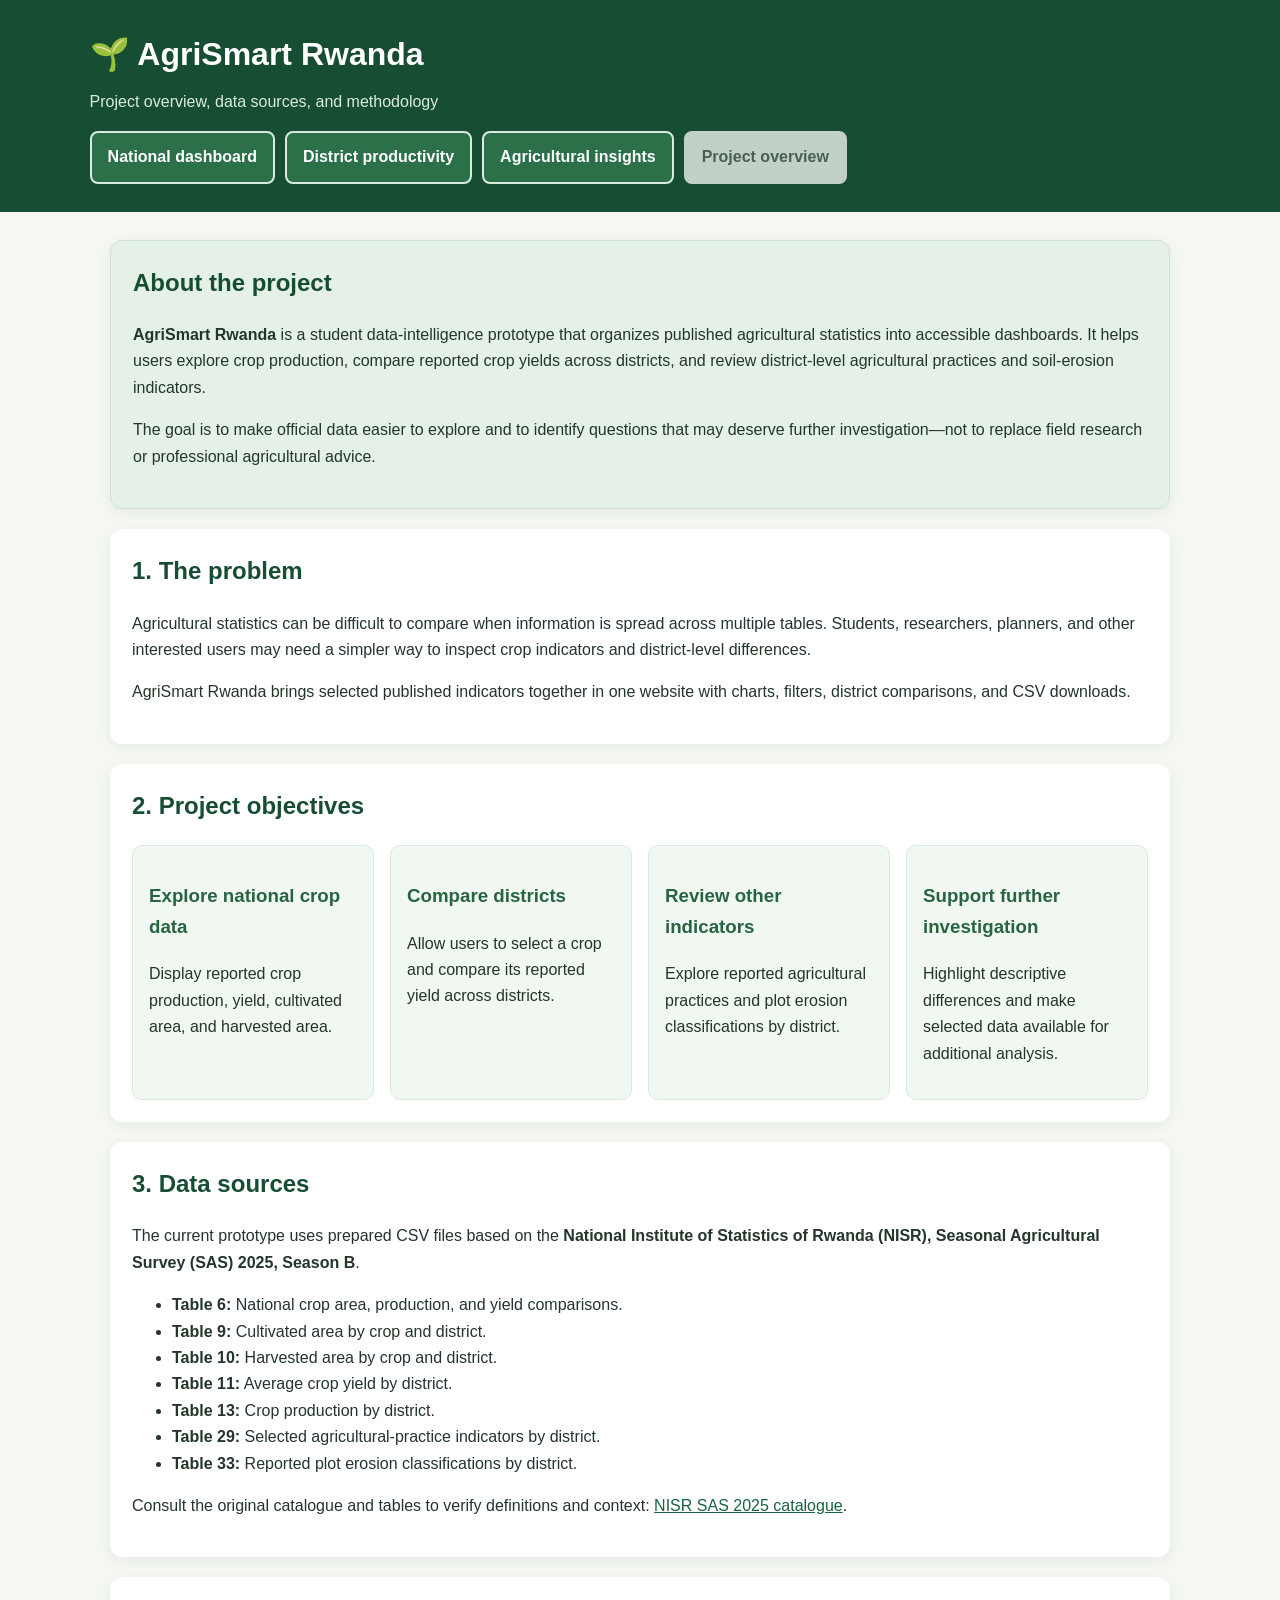
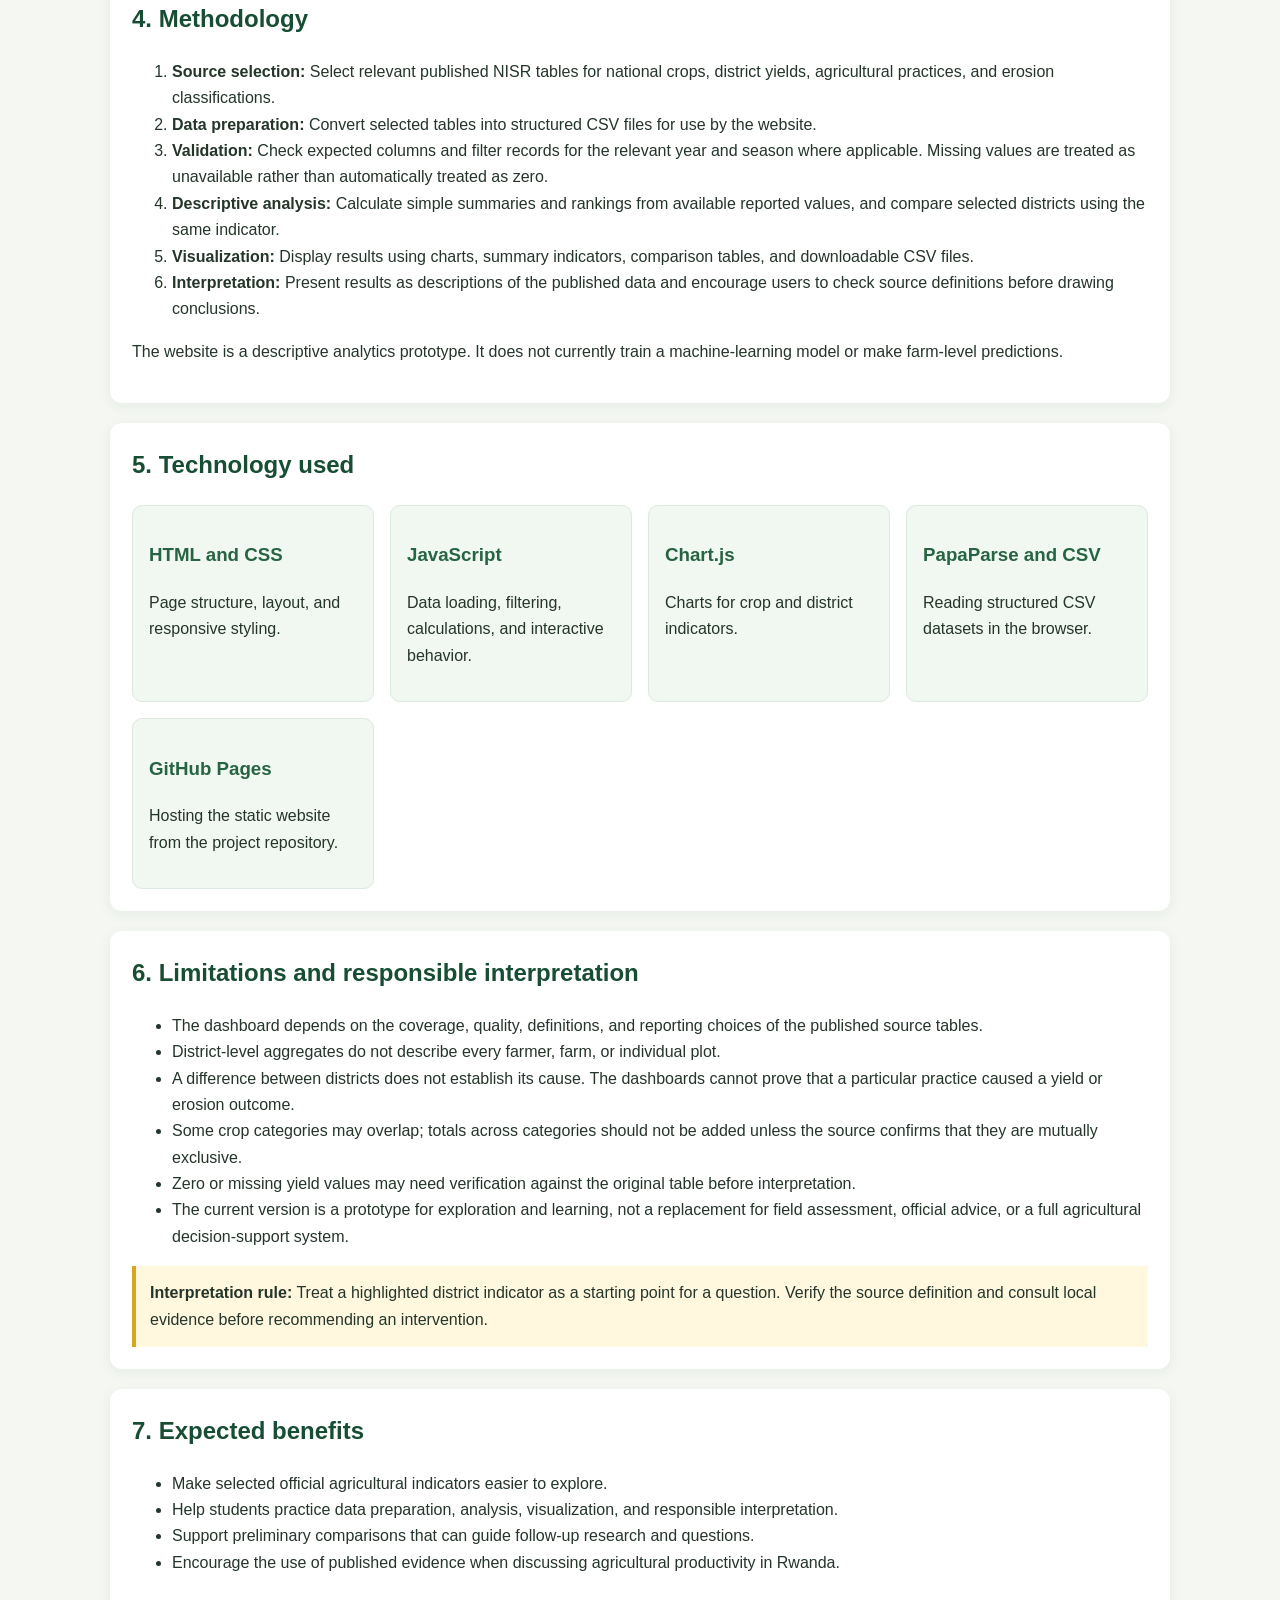
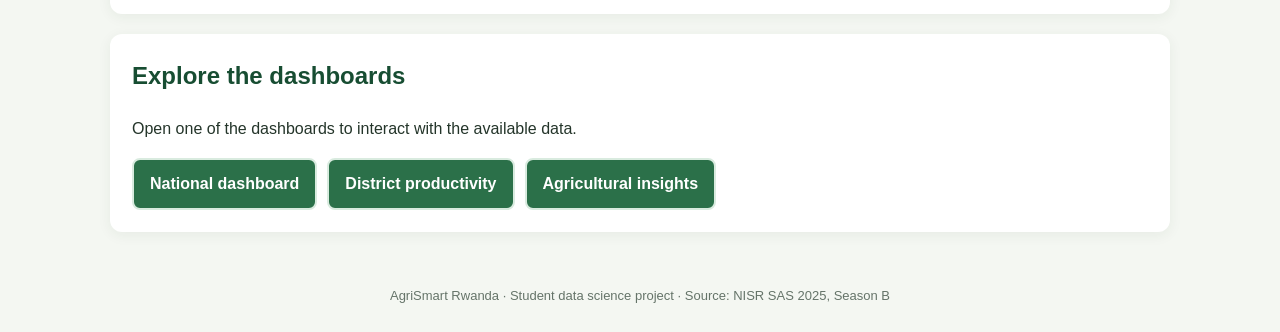
==== about.html @ 66c1cb4e "Add project overview and methodology page" ====
<!DOCTYPE html>
<html lang="en">
<head>
  <meta charset="UTF-8">
  <meta name="viewport" content="width=device-width, initial-scale=1.0">
  <meta name="description" content="Project overview, methodology, data sources, and limitations for AgriSmart Rwanda.">
  <title>Project Overview | AgriSmart Rwanda</title>
  <style>
    * { box-sizing: border-box; }
    body { margin: 0; font-family: Arial, sans-serif; background: #f4f7f2; color: #24352a; line-height: 1.65; }
    header { background: #174d32; color: white; padding: 28px 7%; }
    header h1 { margin: 0 0 8px; }
    header p { margin: 0; color: #d9ebdf; }
    main { max-width: 1100px; margin: 28px auto; padding: 0 20px; }
    .card { background: white; border-radius: 12px; padding: 22px; margin-bottom: 20px; box-shadow: 0 3px 14px #183c2010; }
    .hero { background: #e5f1e7; border: 1px solid #cfe2d2; }
    h2 { color: #174d32; margin-top: 0; }
    h3 { color: #276442; }
    .nav-buttons { display: flex; flex-wrap: wrap; gap: 10px; margin-top: 16px; }
    .nav-buttons a { display: inline-flex; align-items: center; justify-content: center; padding: 11px 16px; border: 2px solid #d9ebdf; border-radius: 8px; background: #2b7049; color: #fff; font-weight: 700; text-decoration: none; transition: background .2s ease, transform .2s ease; }
    .nav-buttons a:hover:not([aria-disabled="true"]), .nav-buttons a:focus-visible:not([aria-disabled="true"]) { background: #39845a; transform: translateY(-1px); }
    .nav-buttons a[aria-disabled="true"] { background: #e1e8e2; color: #536359; border-color: #e1e8e2; cursor: not-allowed; opacity: .85; pointer-events: none; }
    .grid { display: grid; grid-template-columns: repeat(auto-fit, minmax(230px, 1fr)); gap: 16px; }
    .mini-card { background: #f1f7f1; border: 1px solid #dce9de; border-radius: 10px; padding: 16px; }
    .notice { background: #fff8df; border-left: 4px solid #d9a323; padding: 14px; }
    a { color: #17643e; }
    footer { text-align: center; padding: 25px; color: #657469; font-size: 13px; }
    @media (max-width: 600px) { header { padding: 24px 20px; } .card { padding: 18px; } }
  </style>
</head>
<body>
  <header>
    <h1>🌱 AgriSmart Rwanda</h1>
    <p>Project overview, data sources, and methodology</p>
    <nav class="nav-buttons" aria-label="Main navigation">
      <a href="./index.html">National dashboard</a>
      <a href="./districts.html">District productivity</a>
      <a href="./insights.html">Agricultural insights</a>
      <a href="./about.html">Project overview</a>
    </nav>
  </header>

  <main>
    <section class="card hero">
      <h2>About the project</h2>
      <p><strong>AgriSmart Rwanda</strong> is a student data-intelligence prototype that organizes published agricultural statistics into accessible dashboards. It helps users explore crop production, compare reported crop yields across districts, and review district-level agricultural practices and soil-erosion indicators.</p>
      <p>The goal is to make official data easier to explore and to identify questions that may deserve further investigation—not to replace field research or professional agricultural advice.</p>
    </section>

    <section class="card">
      <h2>1. The problem</h2>
      <p>Agricultural statistics can be difficult to compare when information is spread across multiple tables. Students, researchers, planners, and other interested users may need a simpler way to inspect crop indicators and district-level differences.</p>
      <p>AgriSmart Rwanda brings selected published indicators together in one website with charts, filters, district comparisons, and CSV downloads.</p>
    </section>

    <section class="card">
      <h2>2. Project objectives</h2>
      <div class="grid">
        <div class="mini-card"><h3>Explore national crop data</h3><p>Display reported crop production, yield, cultivated area, and harvested area.</p></div>
        <div class="mini-card"><h3>Compare districts</h3><p>Allow users to select a crop and compare its reported yield across districts.</p></div>
        <div class="mini-card"><h3>Review other indicators</h3><p>Explore reported agricultural practices and plot erosion classifications by district.</p></div>
        <div class="mini-card"><h3>Support further investigation</h3><p>Highlight descriptive differences and make selected data available for additional analysis.</p></div>
      </div>
    </section>

    <section class="card">
      <h2>3. Data sources</h2>
      <p>The current prototype uses prepared CSV files based on the <strong>National Institute of Statistics of Rwanda (NISR), Seasonal Agricultural Survey (SAS) 2025, Season B</strong>.</p>
      <ul>
        <li><strong>Table 6:</strong> National crop area, production, and yield comparisons.</li>
        <li><strong>Table 9:</strong> Cultivated area by crop and district.</li>
        <li><strong>Table 10:</strong> Harvested area by crop and district.</li>
        <li><strong>Table 11:</strong> Average crop yield by district.</li>
        <li><strong>Table 13:</strong> Crop production by district.</li>
        <li><strong>Table 29:</strong> Selected agricultural-practice indicators by district.</li>
        <li><strong>Table 33:</strong> Reported plot erosion classifications by district.</li>
      </ul>
      <p>Consult the original catalogue and tables to verify definitions and context: <a href="https://microdatabk.statistics.gov.rw/catalog/124" target="_blank" rel="noopener noreferrer">NISR SAS 2025 catalogue</a>.</p>
    </section>

    <section class="card">
      <h2>4. Methodology</h2>
      <ol>
        <li><strong>Source selection:</strong> Select relevant published NISR tables for national crops, district yields, agricultural practices, and erosion classifications.</li>
        <li><strong>Data preparation:</strong> Convert selected tables into structured CSV files for use by the website.</li>
        <li><strong>Validation:</strong> Check expected columns and filter records for the relevant year and season where applicable. Missing values are treated as unavailable rather than automatically treated as zero.</li>
        <li><strong>Descriptive analysis:</strong> Calculate simple summaries and rankings from available reported values, and compare selected districts using the same indicator.</li>
        <li><strong>Visualization:</strong> Display results using charts, summary indicators, comparison tables, and downloadable CSV files.</li>
        <li><strong>Interpretation:</strong> Present results as descriptions of the published data and encourage users to check source definitions before drawing conclusions.</li>
      </ol>
      <p>The website is a descriptive analytics prototype. It does not currently train a machine-learning model or make farm-level predictions.</p>
    </section>

    <section class="card">
      <h2>5. Technology used</h2>
      <div class="grid">
        <div class="mini-card"><h3>HTML and CSS</h3><p>Page structure, layout, and responsive styling.</p></div>
        <div class="mini-card"><h3>JavaScript</h3><p>Data loading, filtering, calculations, and interactive behavior.</p></div>
        <div class="mini-card"><h3>Chart.js</h3><p>Charts for crop and district indicators.</p></div>
        <div class="mini-card"><h3>PapaParse and CSV</h3><p>Reading structured CSV datasets in the browser.</p></div>
        <div class="mini-card"><h3>GitHub Pages</h3><p>Hosting the static website from the project repository.</p></div>
      </div>
    </section>

    <section class="card">
      <h2>6. Limitations and responsible interpretation</h2>
      <ul>
        <li>The dashboard depends on the coverage, quality, definitions, and reporting choices of the published source tables.</li>
        <li>District-level aggregates do not describe every farmer, farm, or individual plot.</li>
        <li>A difference between districts does not establish its cause. The dashboards cannot prove that a particular practice caused a yield or erosion outcome.</li>
        <li>Some crop categories may overlap; totals across categories should not be added unless the source confirms that they are mutually exclusive.</li>
        <li>Zero or missing yield values may need verification against the original table before interpretation.</li>
        <li>The current version is a prototype for exploration and learning, not a replacement for field assessment, official advice, or a full agricultural decision-support system.</li>
      </ul>
      <div class="notice"><strong>Interpretation rule:</strong> Treat a highlighted district indicator as a starting point for a question. Verify the source definition and consult local evidence before recommending an intervention.</div>
    </section>

    <section class="card">
      <h2>7. Expected benefits</h2>
      <ul>
        <li>Make selected official agricultural indicators easier to explore.</li>
        <li>Help students practice data preparation, analysis, visualization, and responsible interpretation.</li>
        <li>Support preliminary comparisons that can guide follow-up research and questions.</li>
        <li>Encourage the use of published evidence when discussing agricultural productivity in Rwanda.</li>
      </ul>
    </section>

    <section class="card">
      <h2>Explore the dashboards</h2>
      <p>Open one of the dashboards to interact with the available data.</p>
      <nav class="nav-buttons" aria-label="Dashboard links">
        <a href="./index.html">National dashboard</a>
        <a href="./districts.html">District productivity</a>
        <a href="./insights.html">Agricultural insights</a>
      </nav>
    </section>
  </main>
  <footer>AgriSmart Rwanda · Student data science project · Source: NISR SAS 2025, Season B</footer>
  <script>
    (() => {
      const currentPage = window.location.pathname.split("/").pop() || "index.html";
      document.querySelectorAll(".nav-buttons a[href]").forEach(link => {
        const targetPage = link.getAttribute("href").split("/").pop().split("?")[0];
        if (targetPage === currentPage) {
          link.setAttribute("aria-current", "page");
          link.setAttribute("aria-disabled", "true");
          link.setAttribute("tabindex", "-1");
          link.addEventListener("click", event => event.preventDefault());
        }
      });
    })();
  </script>
</body>
</html>
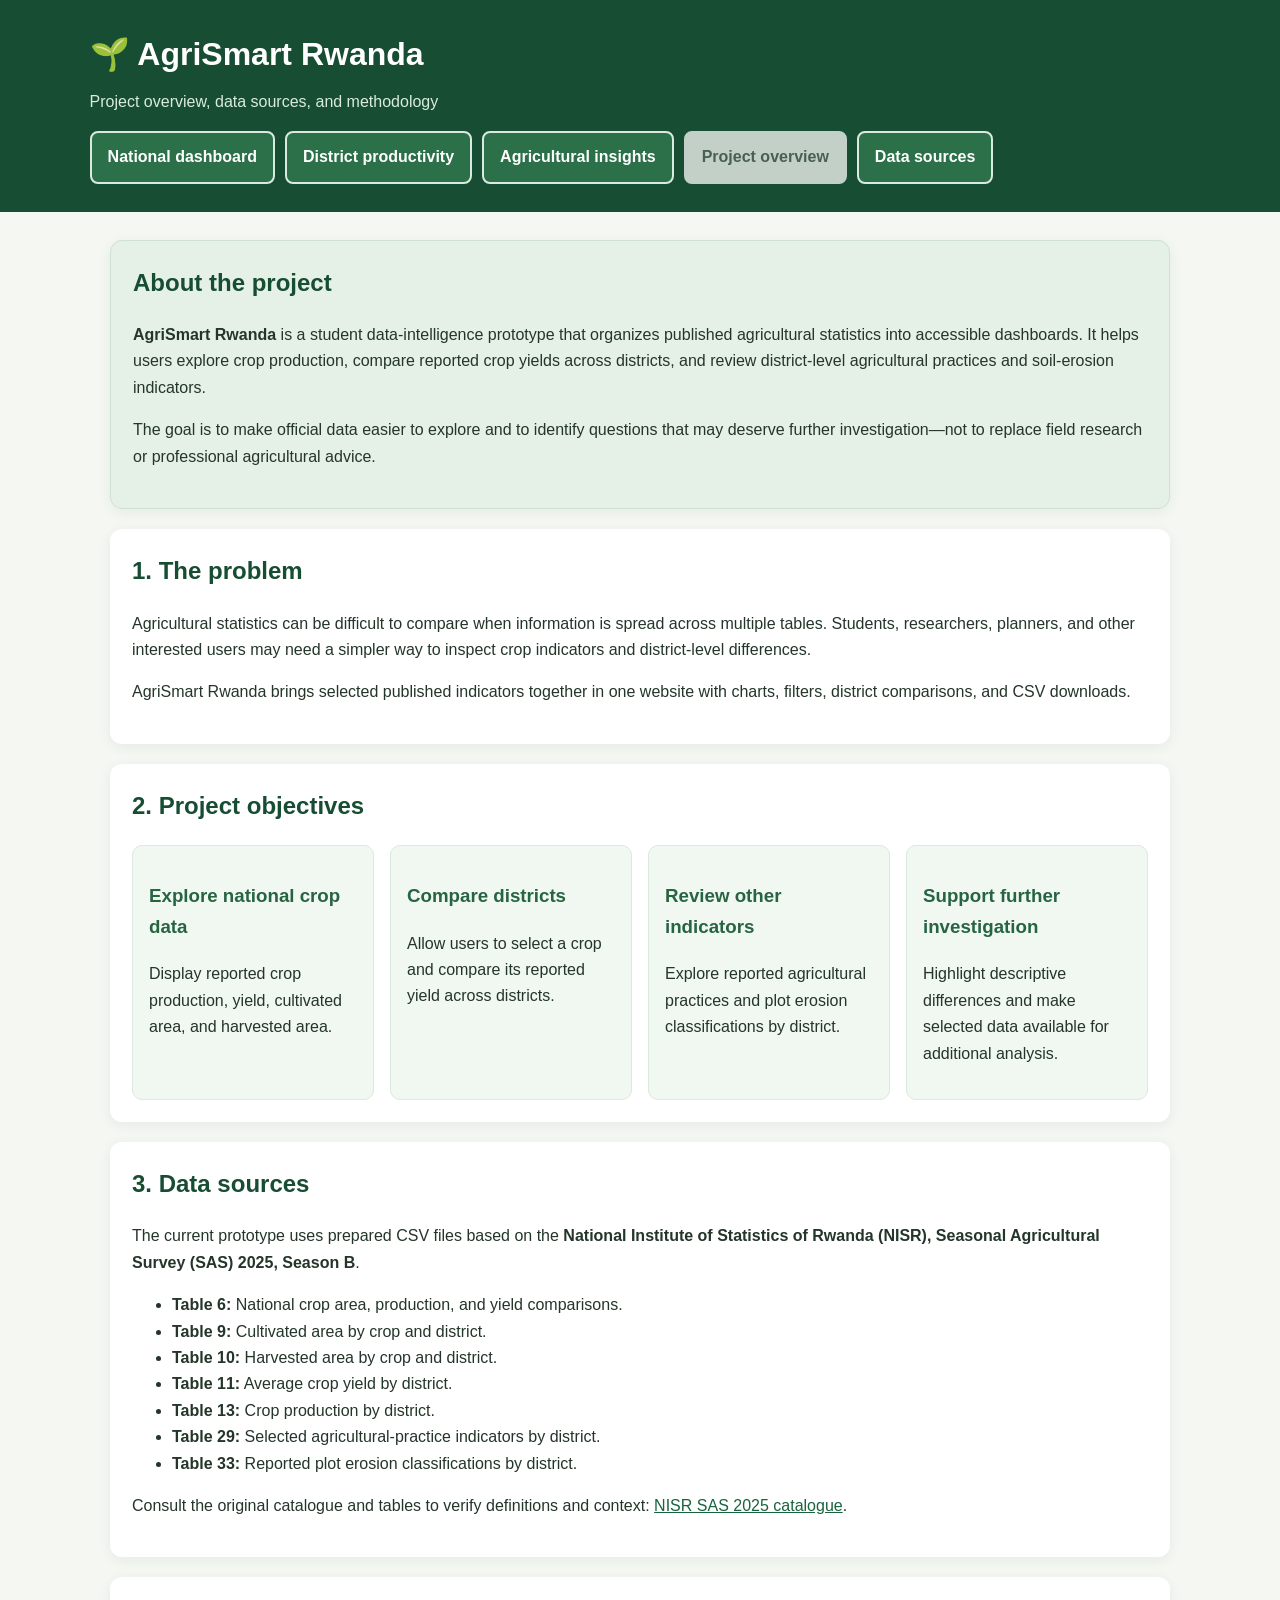
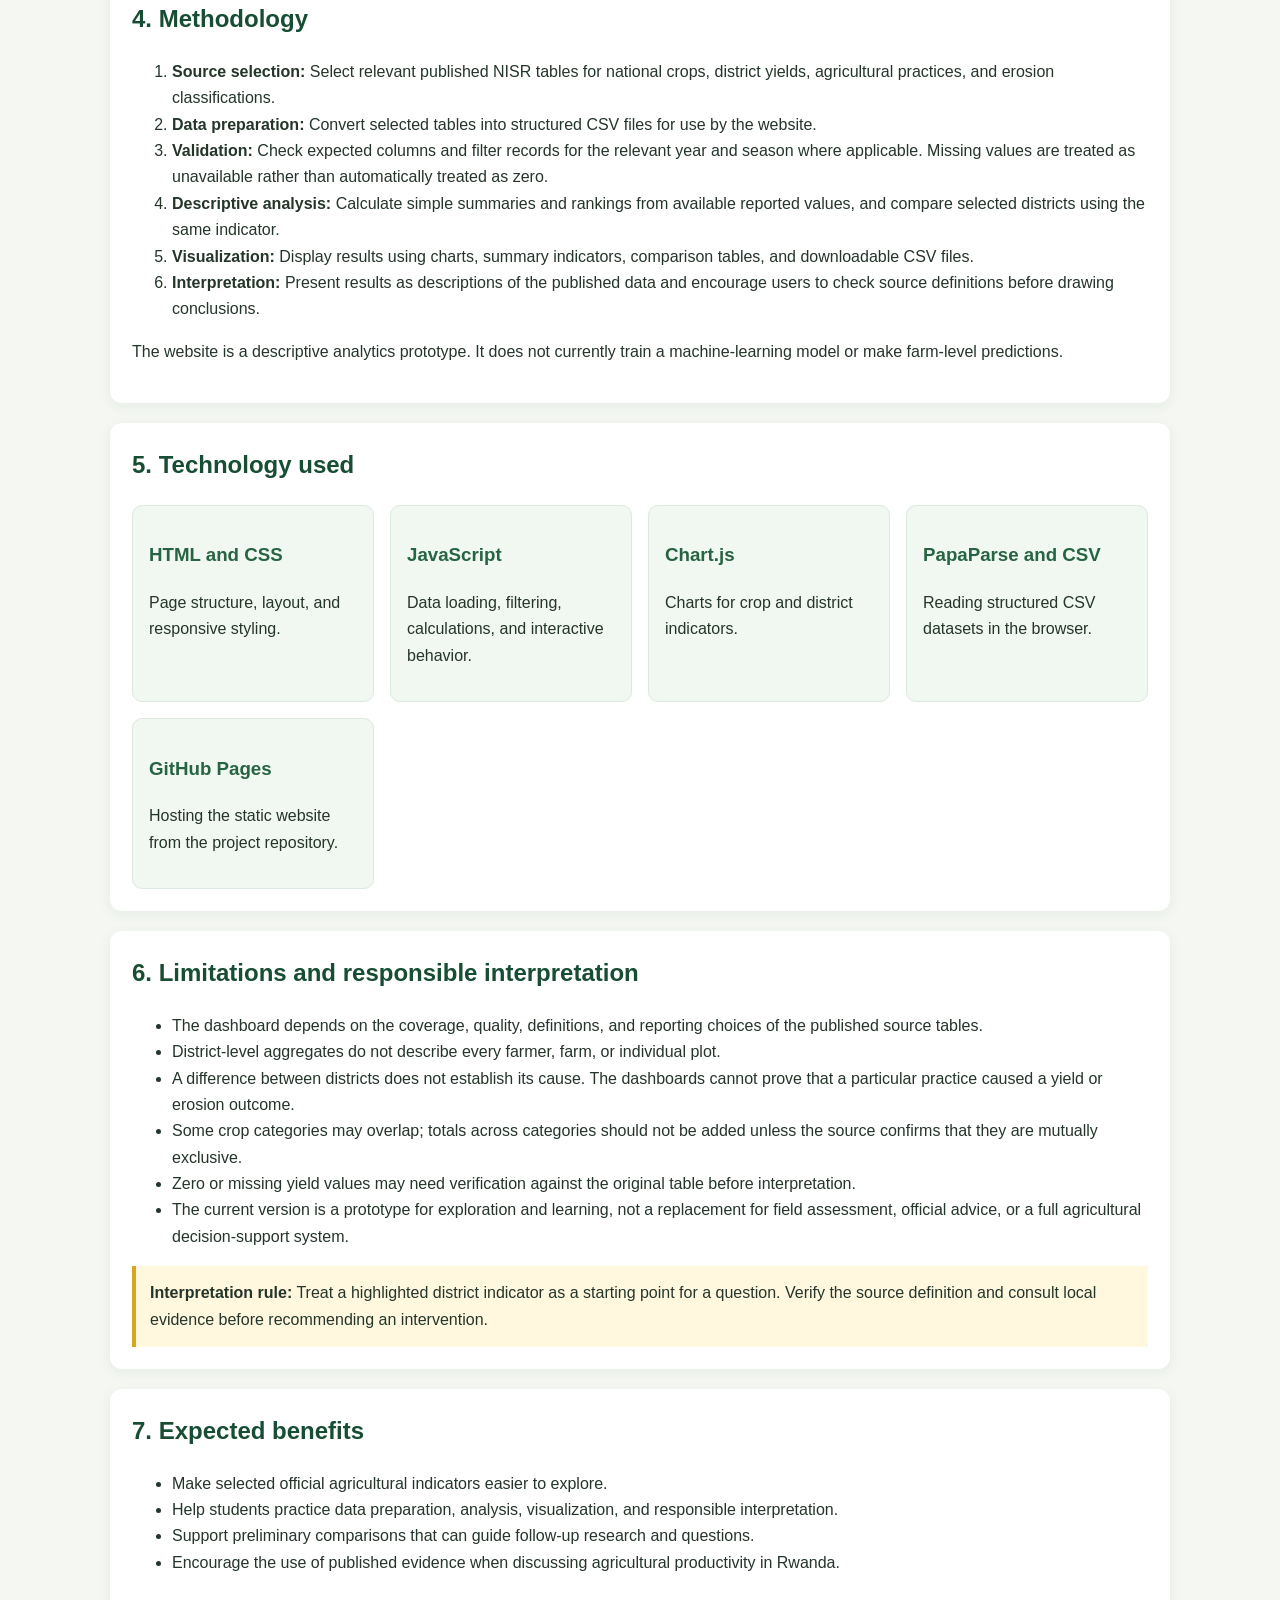
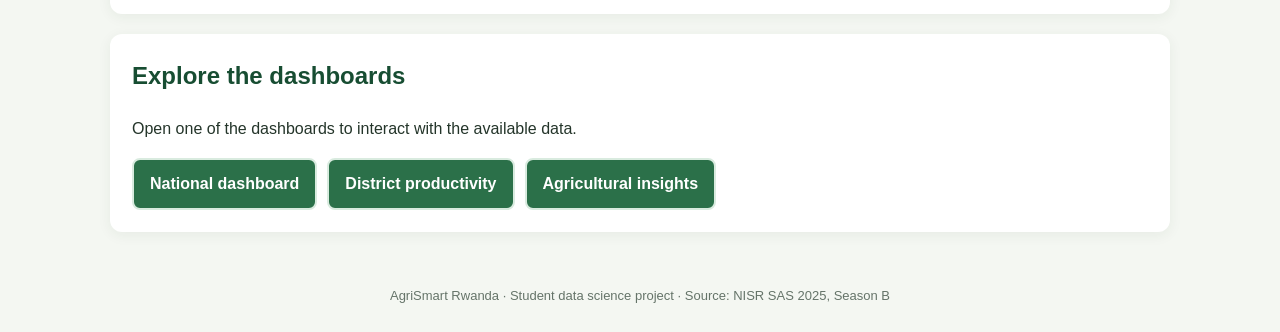
==== commit 84b9fb3c: "Add data sources navigation link" ====
--- a/about.html
+++ b/about.html
@@ -37,6 +37,7 @@
       <a href="./districts.html">District productivity</a>
       <a href="./insights.html">Agricultural insights</a>
       <a href="./about.html">Project overview</a>
+      <a href="./data-sources.html">Data sources</a>
     </nav>
   </header>
 
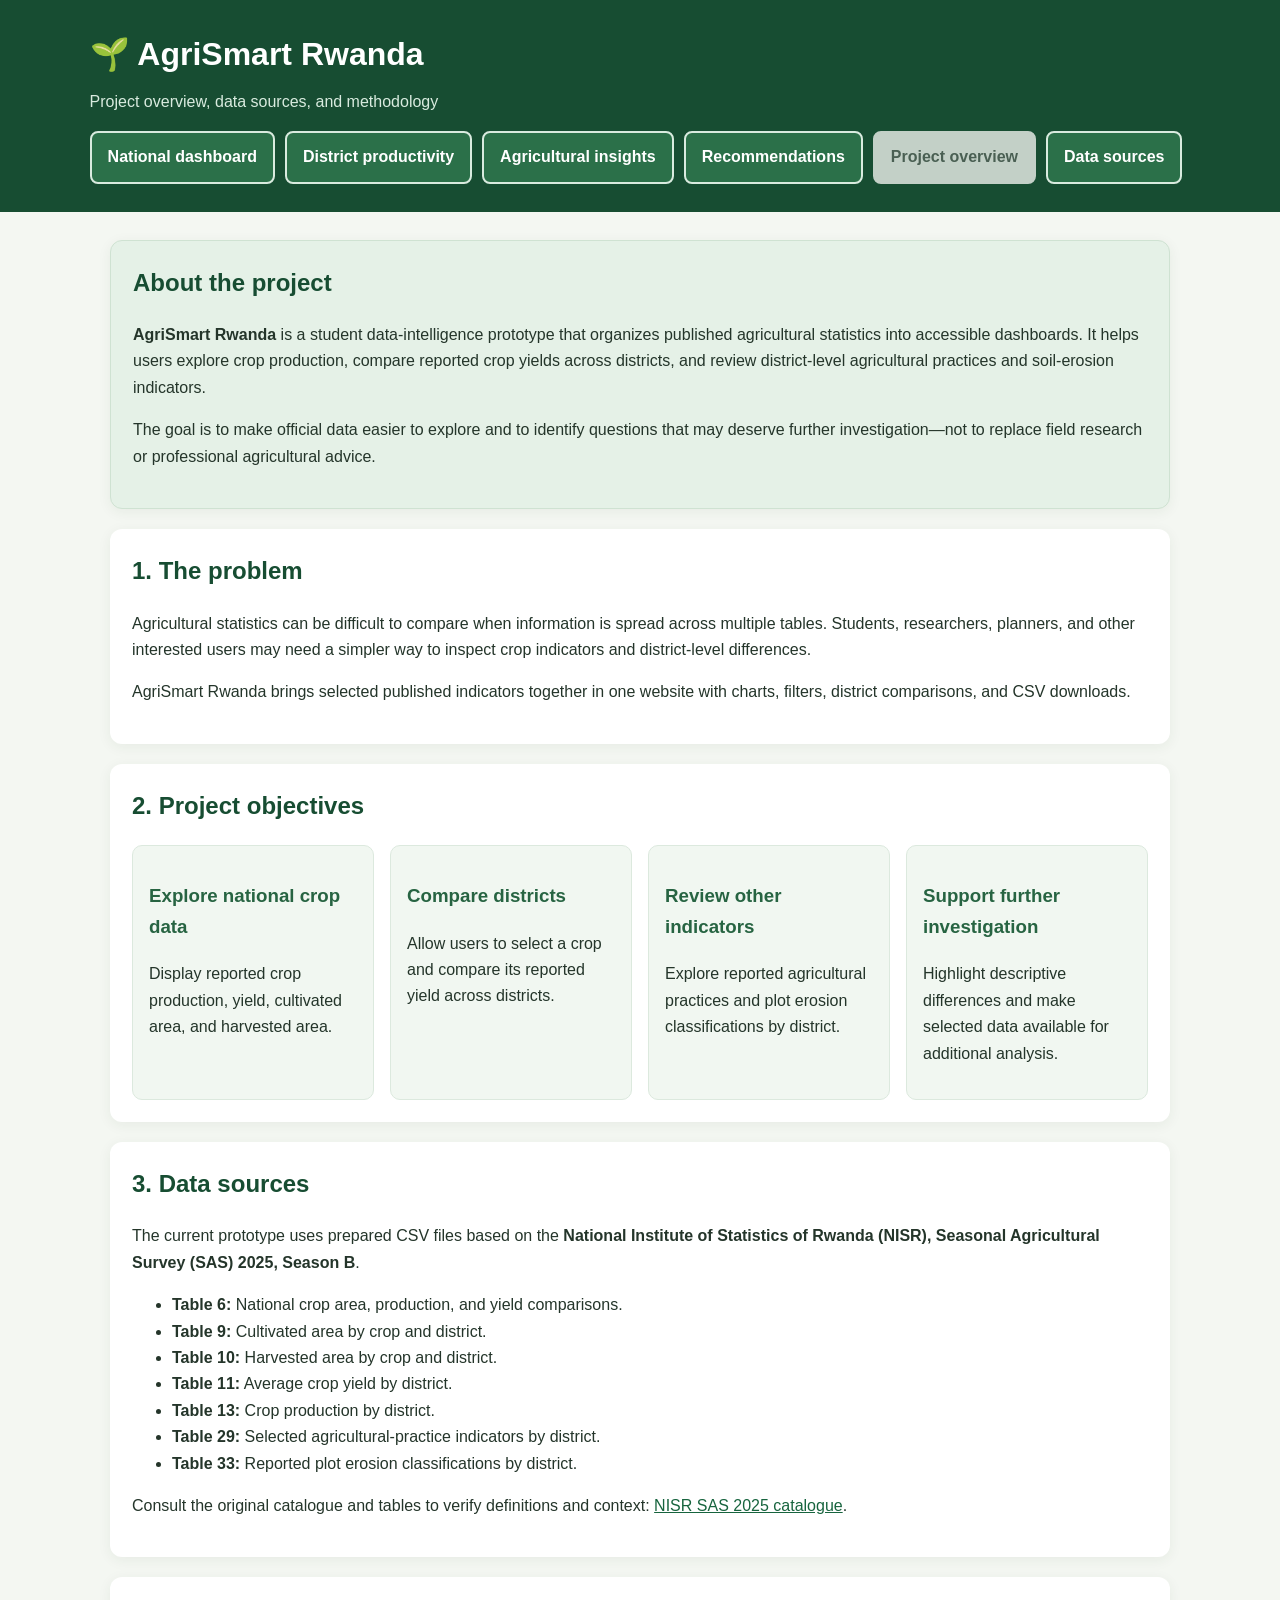
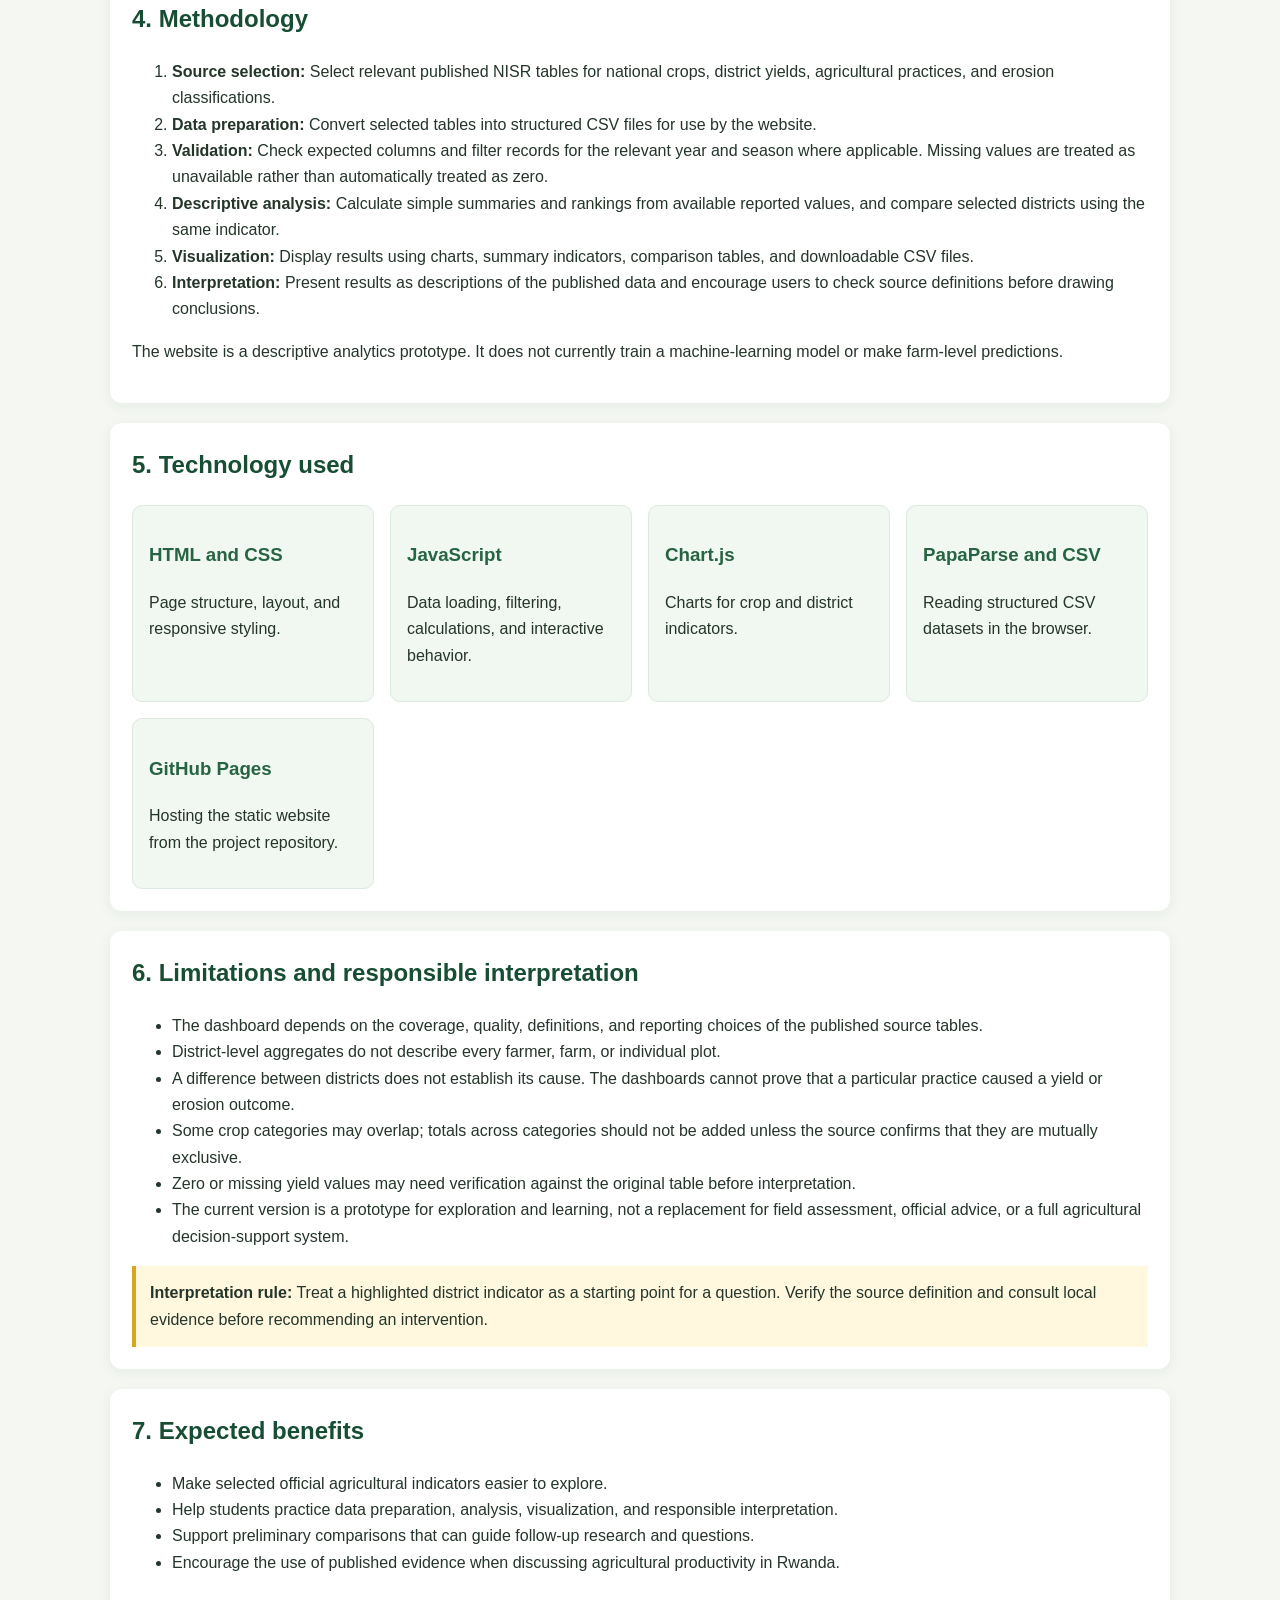
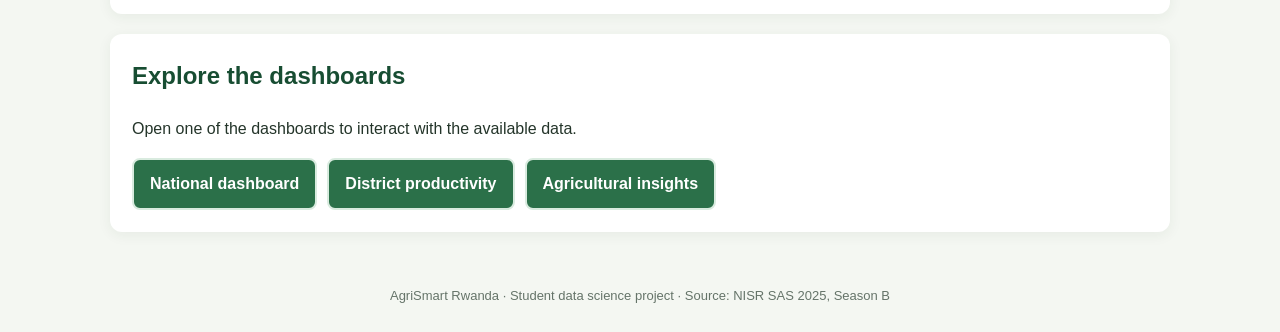
==== commit 2d53a695: "Link Agricultural Recommendations page in site navigation" ====
--- a/about.html
+++ b/about.html
@@ -33,9 +33,9 @@
     <h1>🌱 AgriSmart Rwanda</h1>
     <p>Project overview, data sources, and methodology</p>
     <nav class="nav-buttons" aria-label="Main navigation">
-      <a href="./index.html">National dashboard</a>
+      <a href="./national-dashboard.html">National dashboard</a>
       <a href="./districts.html">District productivity</a>
-      <a href="./insights.html">Agricultural insights</a>
+      <a href="./insights.html">Agricultural insights</a><a href="./recommendations.html">Recommendations</a>
       <a href="./about.html">Project overview</a>
       <a href="./data-sources.html">Data sources</a>
     </nav>
@@ -130,7 +130,7 @@
       <h2>Explore the dashboards</h2>
       <p>Open one of the dashboards to interact with the available data.</p>
       <nav class="nav-buttons" aria-label="Dashboard links">
-        <a href="./index.html">National dashboard</a>
+        <a href="./national-dashboard.html">National dashboard</a>
         <a href="./districts.html">District productivity</a>
         <a href="./insights.html">Agricultural insights</a>
       </nav>
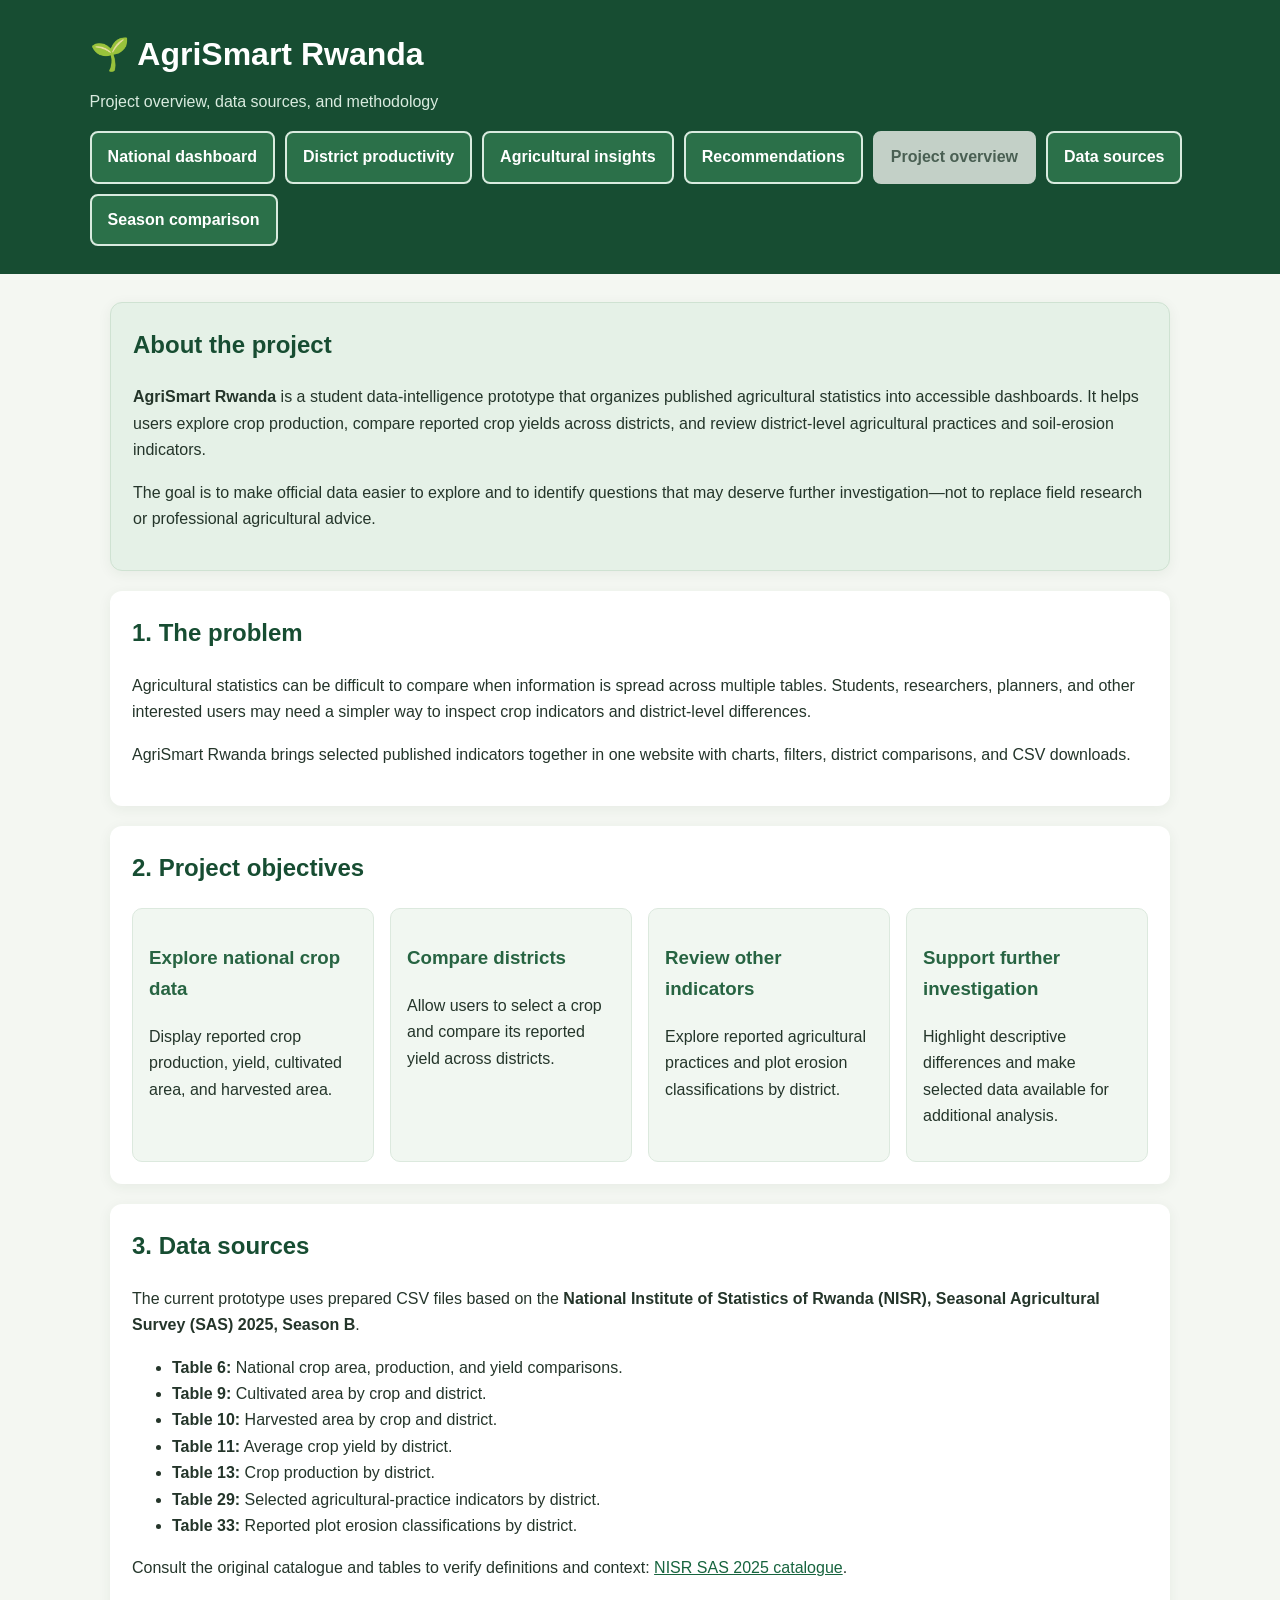
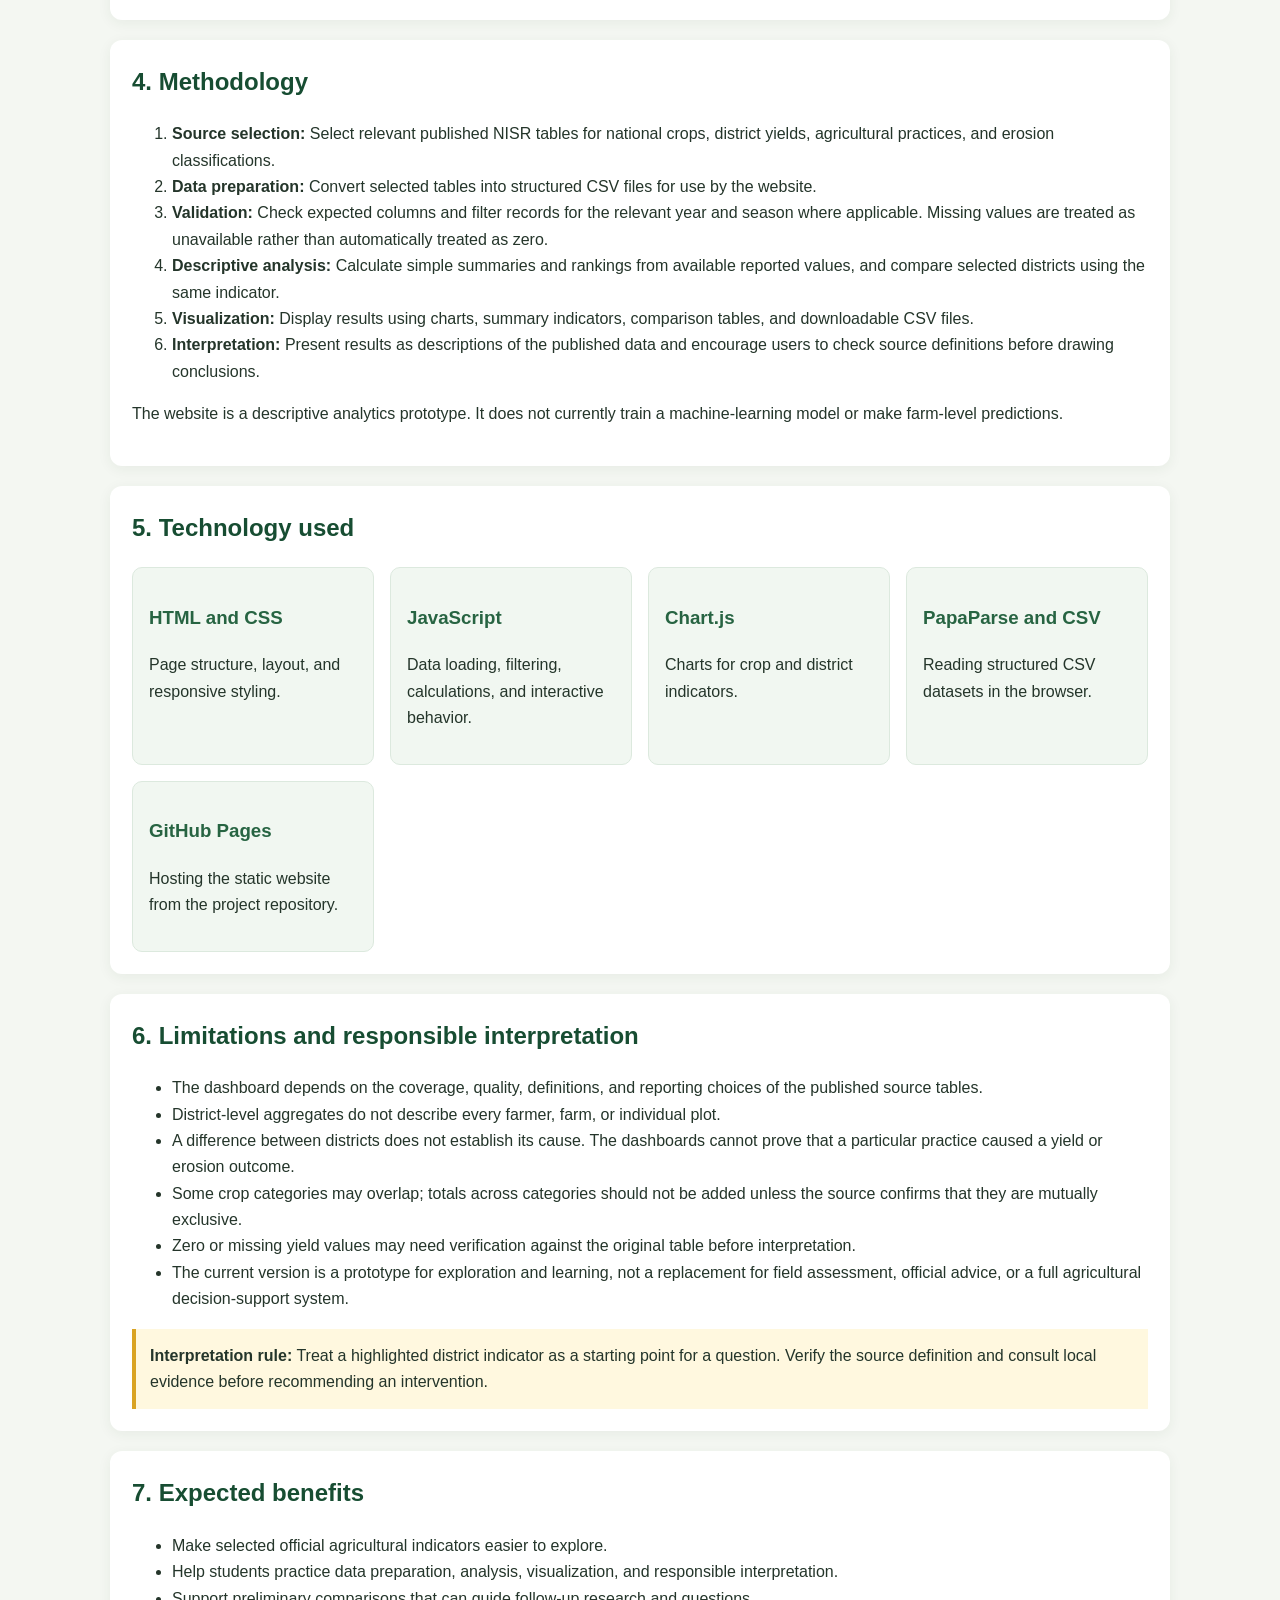
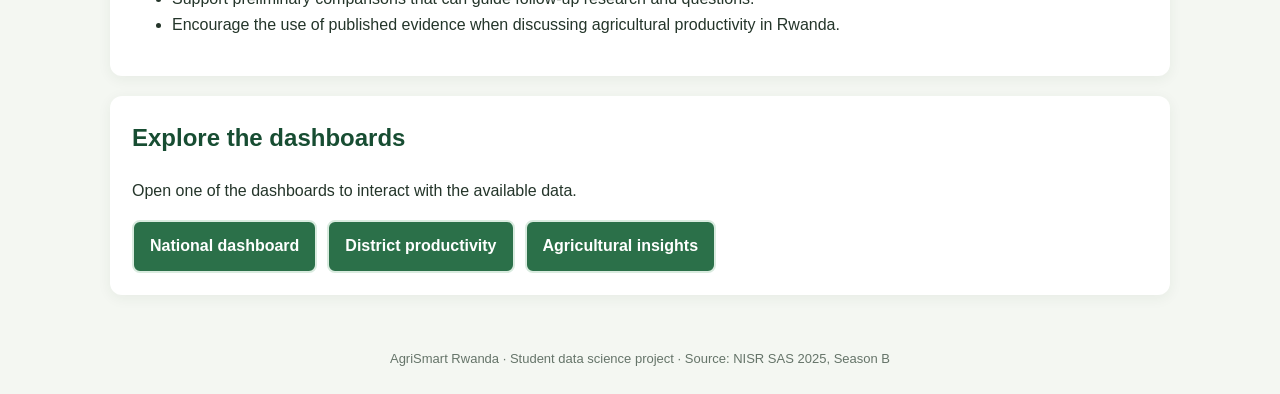
==== commit cfbe9414: "Add Season Comparison navigation" ====
--- a/about.html
+++ b/about.html
@@ -37,7 +37,7 @@
       <a href="./districts.html">District productivity</a>
       <a href="./insights.html">Agricultural insights</a><a href="./recommendations.html">Recommendations</a>
       <a href="./about.html">Project overview</a>
-      <a href="./data-sources.html">Data sources</a>
+      <a href="./data-sources.html">Data sources</a><a href="./season-comparison.html">Season comparison</a>
     </nav>
   </header>
 
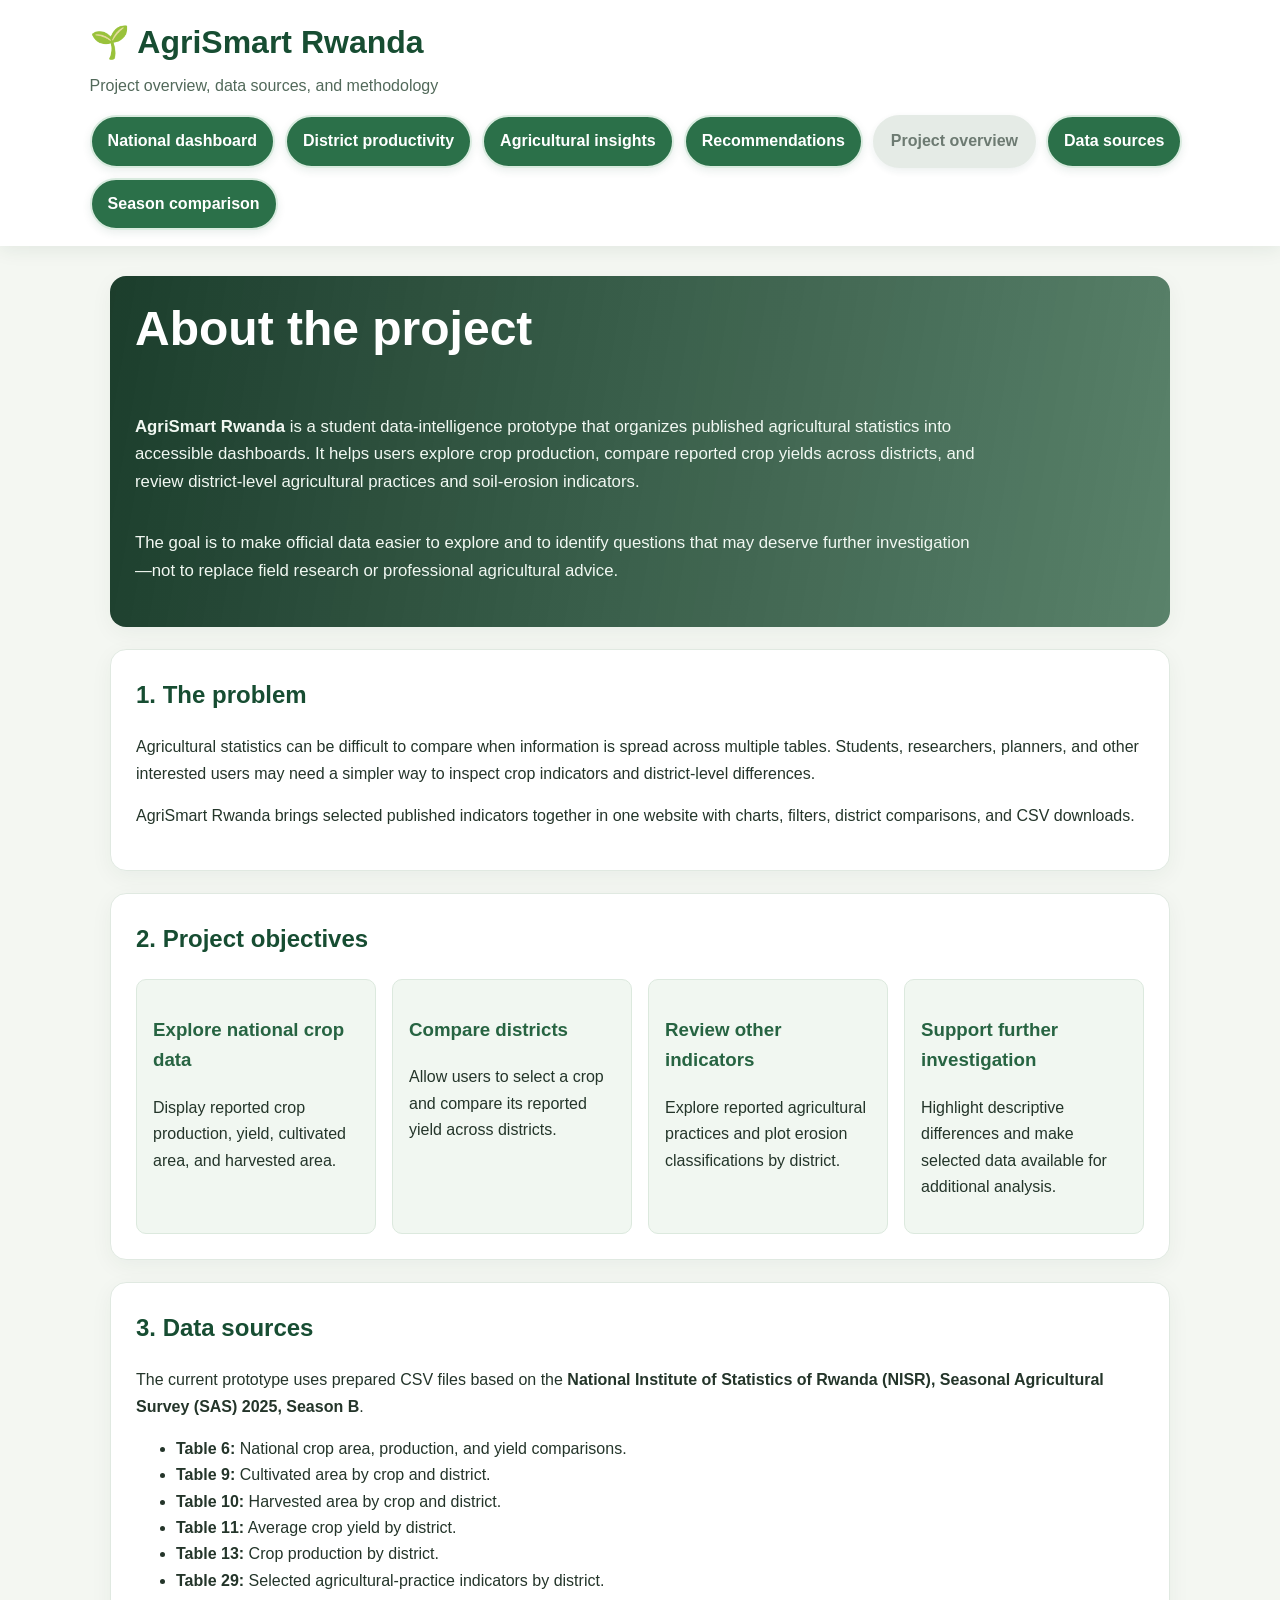
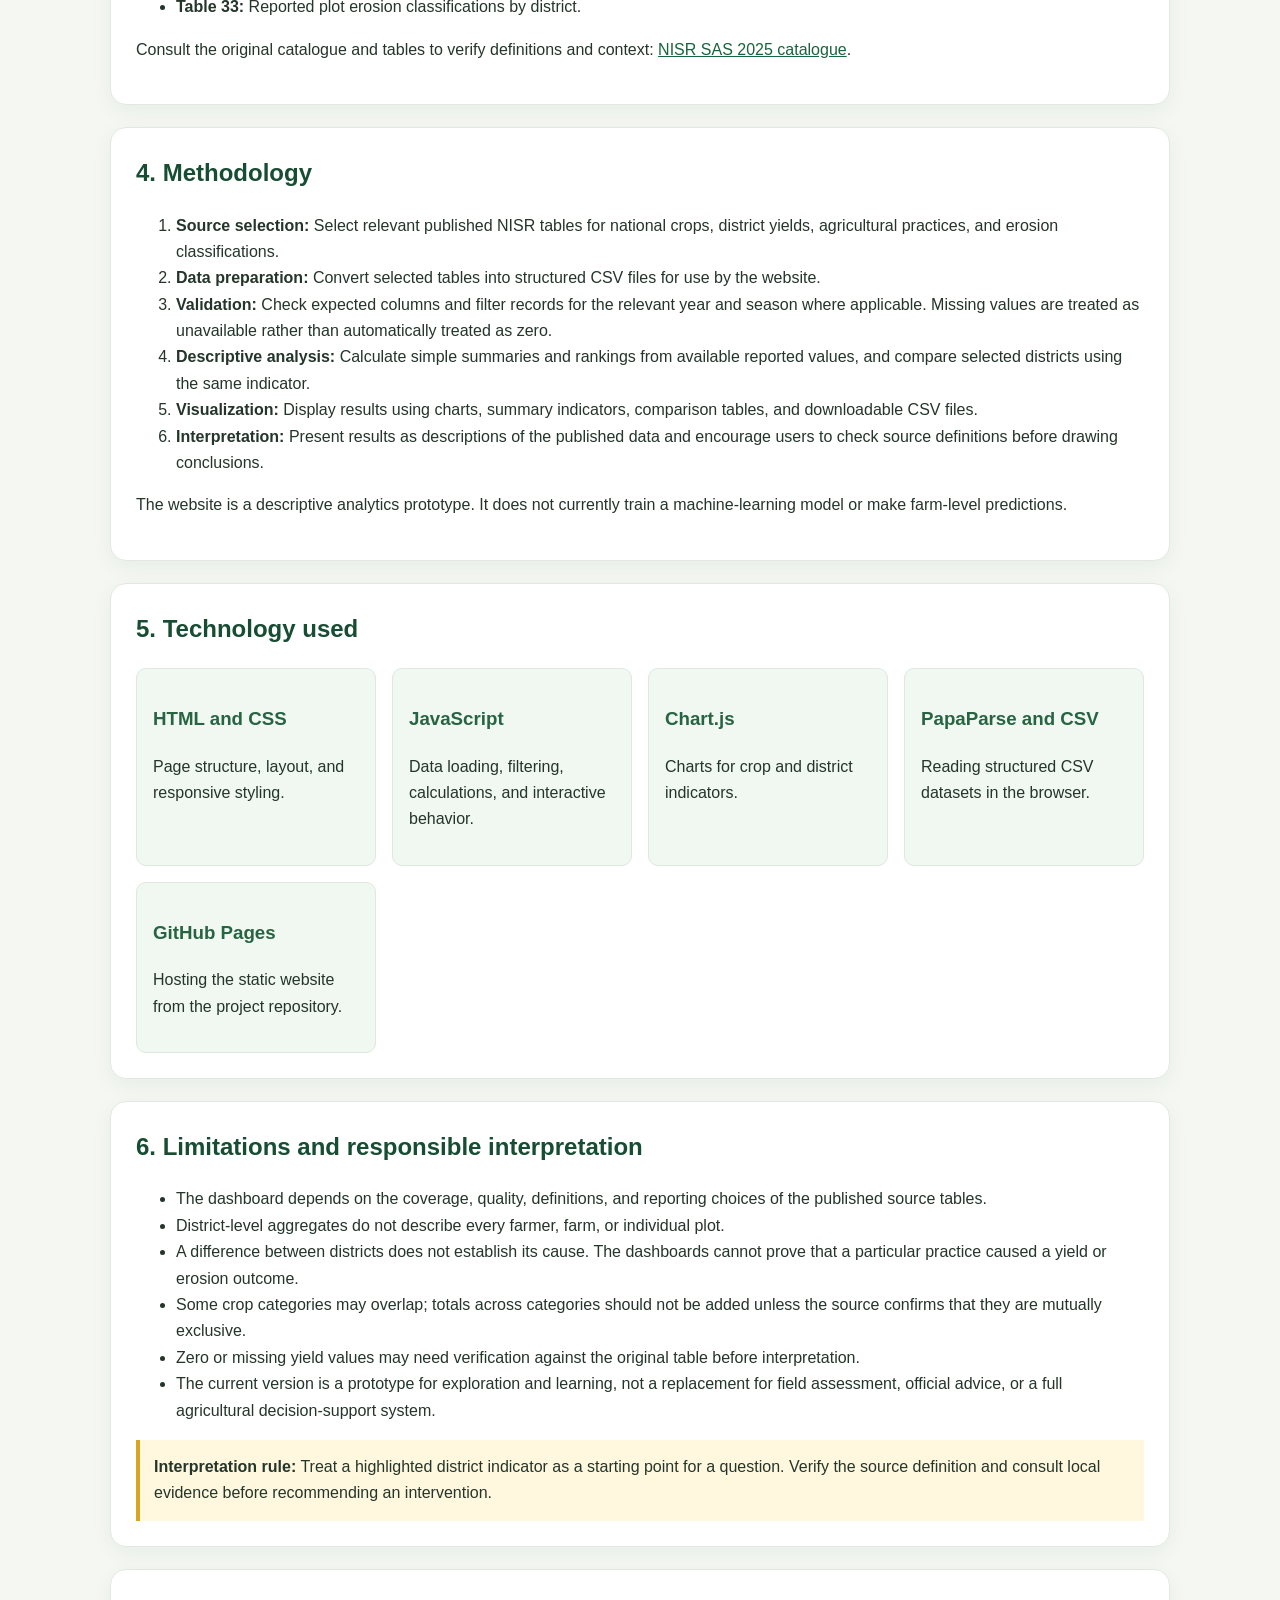
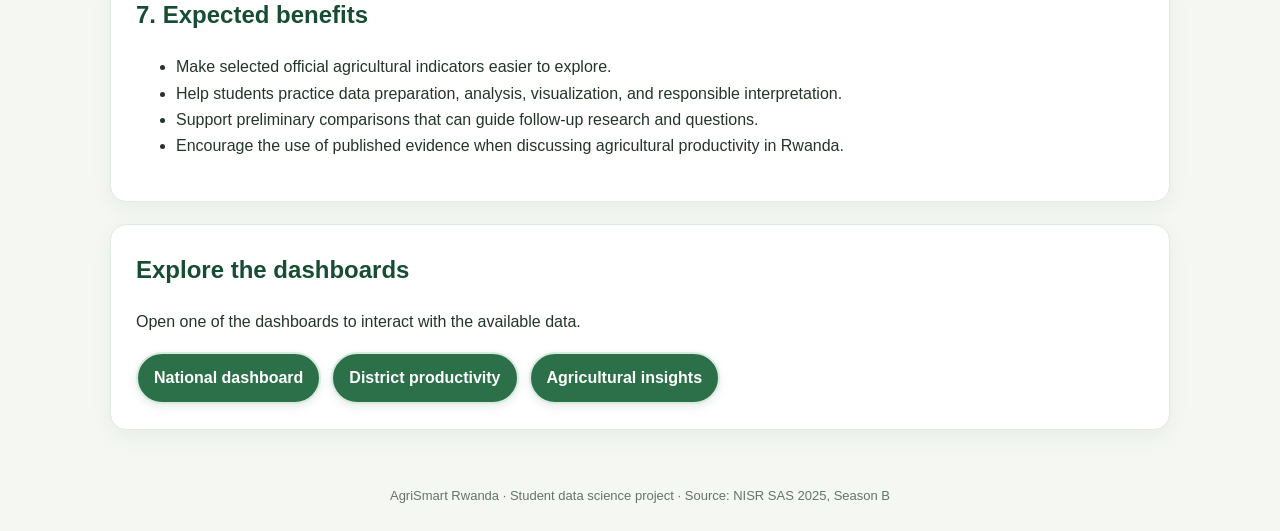
==== commit ba6fce4e: "Improve About page visual design and responsive layout" ====
--- a/about.html
+++ b/about.html
@@ -7,25 +7,45 @@
   <title>Project Overview | AgriSmart Rwanda</title>
   <style>
     * { box-sizing: border-box; }
+    html { scroll-behavior: smooth; }
     body { margin: 0; font-family: Arial, sans-serif; background: #f4f7f2; color: #24352a; line-height: 1.65; }
-    header { background: #174d32; color: white; padding: 28px 7%; }
-    header h1 { margin: 0 0 8px; }
-    header p { margin: 0; color: #d9ebdf; }
-    main { max-width: 1100px; margin: 28px auto; padding: 0 20px; }
-    .card { background: white; border-radius: 12px; padding: 22px; margin-bottom: 20px; box-shadow: 0 3px 14px #183c2010; }
-    .hero { background: #e5f1e7; border: 1px solid #cfe2d2; }
+    header { position: sticky; top: 0; z-index: 20; background: rgba(255,255,255,.96); color: #174d32; padding: 16px 7%; box-shadow: 0 4px 18px #183c2014; backdrop-filter: blur(12px); }
+    header h1 { margin: 0 0 4px; }
+    header p { margin: 0; color: #52695a; }
+    main { max-width: 1100px; margin: 30px auto; padding: 0 20px; }
+    .card { background: white; border: 1px solid #e0e9e1; border-radius: 16px; padding: 25px; margin-bottom: 22px; box-shadow: 0 6px 22px #183c200d; transition: transform .25s ease, box-shadow .25s ease; animation: rise-in .65s both; }
+    .card:hover { transform: translateY(-3px); box-shadow: 0 12px 28px #183c2017; }
+    .hero { min-height: 330px; display: flex; flex-direction: column; justify-content: center; border: 0; color: white; background: linear-gradient(100deg, rgba(9,45,27,.92), rgba(16,74,42,.68)), url('https://images.unsplash.com/photo-1500382017468-9049fed747ef?auto=format&fit=crop&w=1800&q=85') center/cover; overflow: hidden; }
+    .hero h2 { color: #fff; font-size: clamp(2rem, 4vw, 3rem); line-height: 1.15; }
+    .hero p { max-width: 850px; font-size: 1.05rem; color: #f1f8f2; }
     h2 { color: #174d32; margin-top: 0; }
     h3 { color: #276442; }
     .nav-buttons { display: flex; flex-wrap: wrap; gap: 10px; margin-top: 16px; }
-    .nav-buttons a { display: inline-flex; align-items: center; justify-content: center; padding: 11px 16px; border: 2px solid #d9ebdf; border-radius: 8px; background: #2b7049; color: #fff; font-weight: 700; text-decoration: none; transition: background .2s ease, transform .2s ease; }
+    .nav-buttons a { display: inline-flex; align-items: center; justify-content: center; padding: 11px 16px; border: 2px solid #d9ebdf; border-radius: 999px; background: #2b7049; color: #fff; font-weight: 700; text-decoration: none; box-shadow: 0 3px 8px #174d3218; transition: background .2s ease, transform .2s ease, box-shadow .2s ease; }
     .nav-buttons a:hover:not([aria-disabled="true"]), .nav-buttons a:focus-visible:not([aria-disabled="true"]) { background: #39845a; transform: translateY(-1px); }
     .nav-buttons a[aria-disabled="true"] { background: #e1e8e2; color: #536359; border-color: #e1e8e2; cursor: not-allowed; opacity: .85; pointer-events: none; }
     .grid { display: grid; grid-template-columns: repeat(auto-fit, minmax(230px, 1fr)); gap: 16px; }
+    .mini-card { transition: transform .22s ease, border-color .22s ease, box-shadow .22s ease; }
+    .mini-card:hover { transform: translateY(-4px); border-color: #a9cdb1; box-shadow: 0 8px 18px #183c2010; }
+    @keyframes rise-in { from { opacity: 0; transform: translateY(14px); } to { opacity: 1; transform: translateY(0); } }
     .mini-card { background: #f1f7f1; border: 1px solid #dce9de; border-radius: 10px; padding: 16px; }
     .notice { background: #fff8df; border-left: 4px solid #d9a323; padding: 14px; }
     a { color: #17643e; }
     footer { text-align: center; padding: 25px; color: #657469; font-size: 13px; }
-    @media (max-width: 600px) { header { padding: 24px 20px; } .card { padding: 18px; } }
+    .nav-buttons a[aria-current="page"] { background: #e1e8e2; color: #536359; border-color: #e1e8e2; }
+    a:focus-visible { outline: 3px solid #e4b744; outline-offset: 3px; }
+    @media (max-width: 600px) {
+      header { position: relative; padding: 20px; }
+      .nav-buttons { display: grid; grid-template-columns: repeat(2, minmax(0, 1fr)); }
+      .nav-buttons a { text-align: center; padding: 10px 8px; font-size: .88rem; }
+      main { margin: 18px auto; padding: 0 12px; }
+      .card { padding: 18px; border-radius: 13px; }
+      .hero { min-height: 360px; }
+    }
+    @media (prefers-reduced-motion: reduce) {
+      html { scroll-behavior: auto; }
+      *, *::before, *::after { animation-duration: .01ms !important; animation-iteration-count: 1 !important; transition-duration: .01ms !important; }
+    }
   </style>
 </head>
 <body>
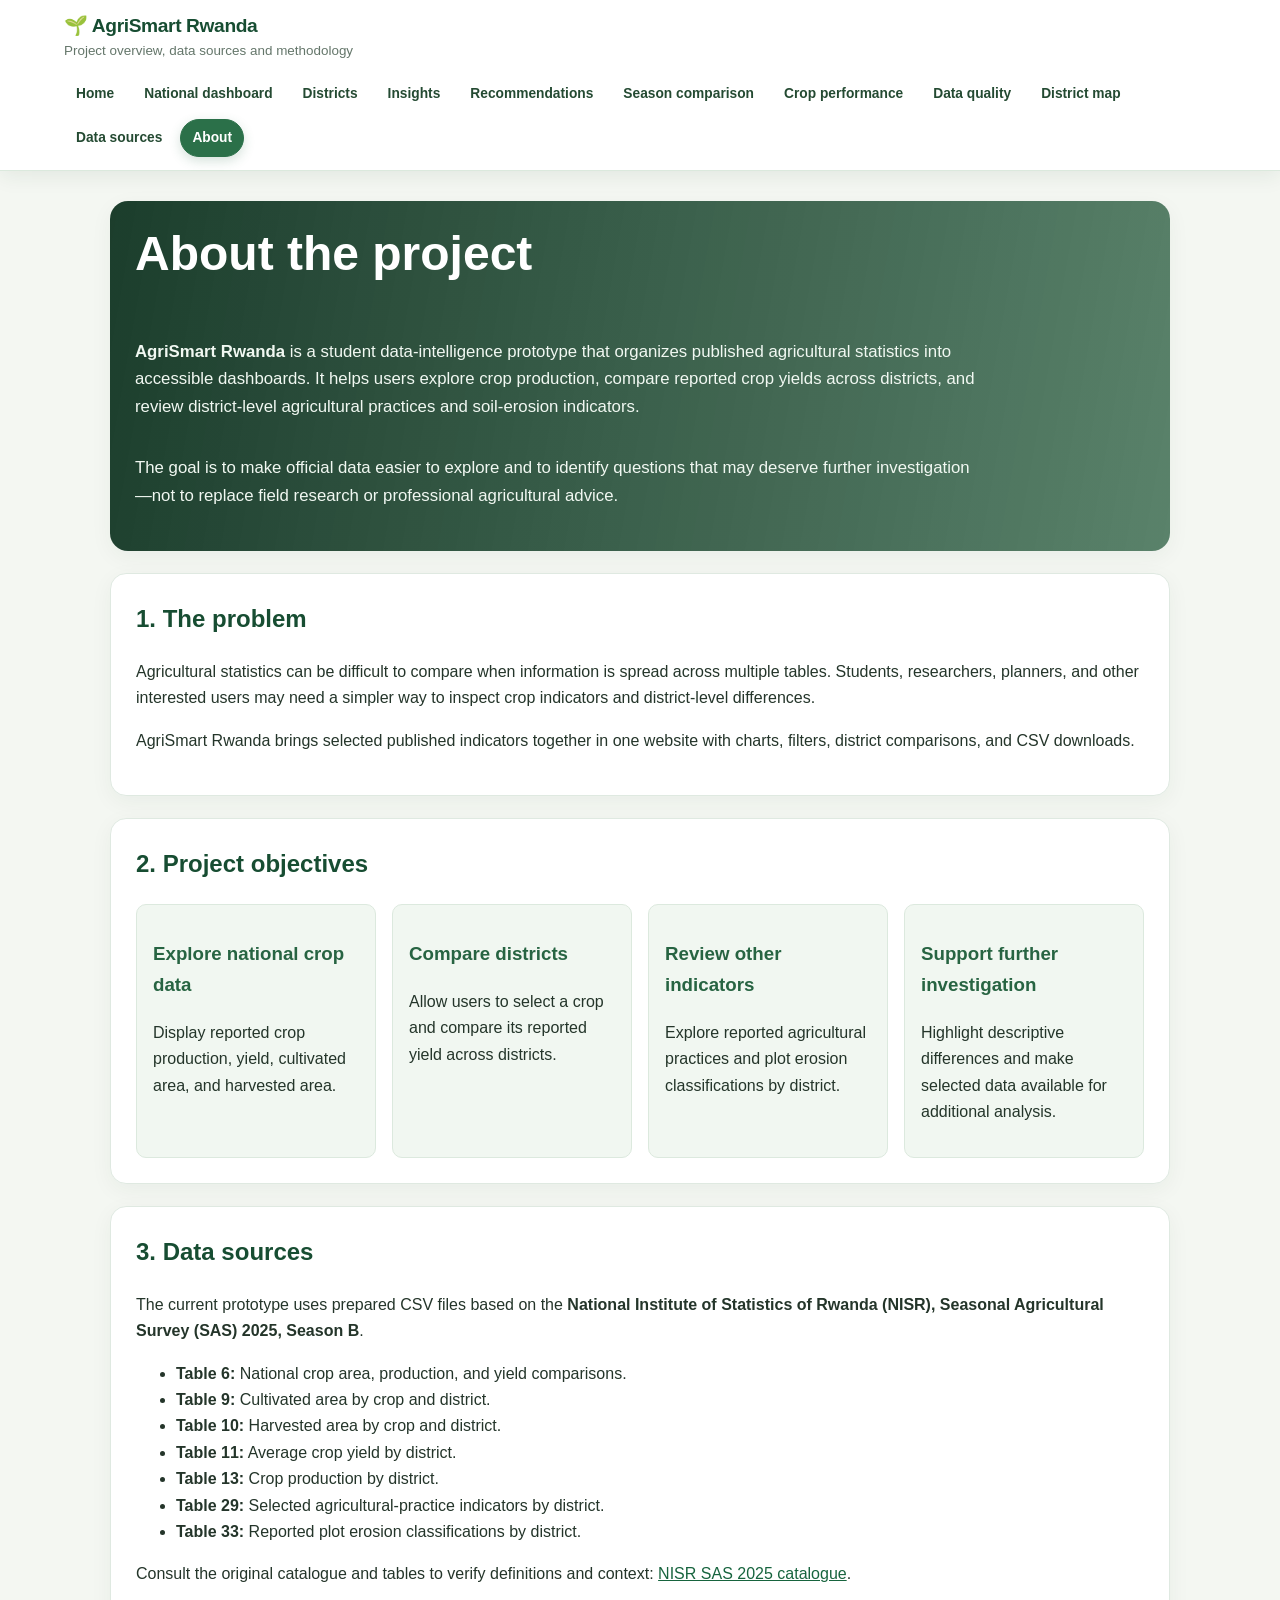
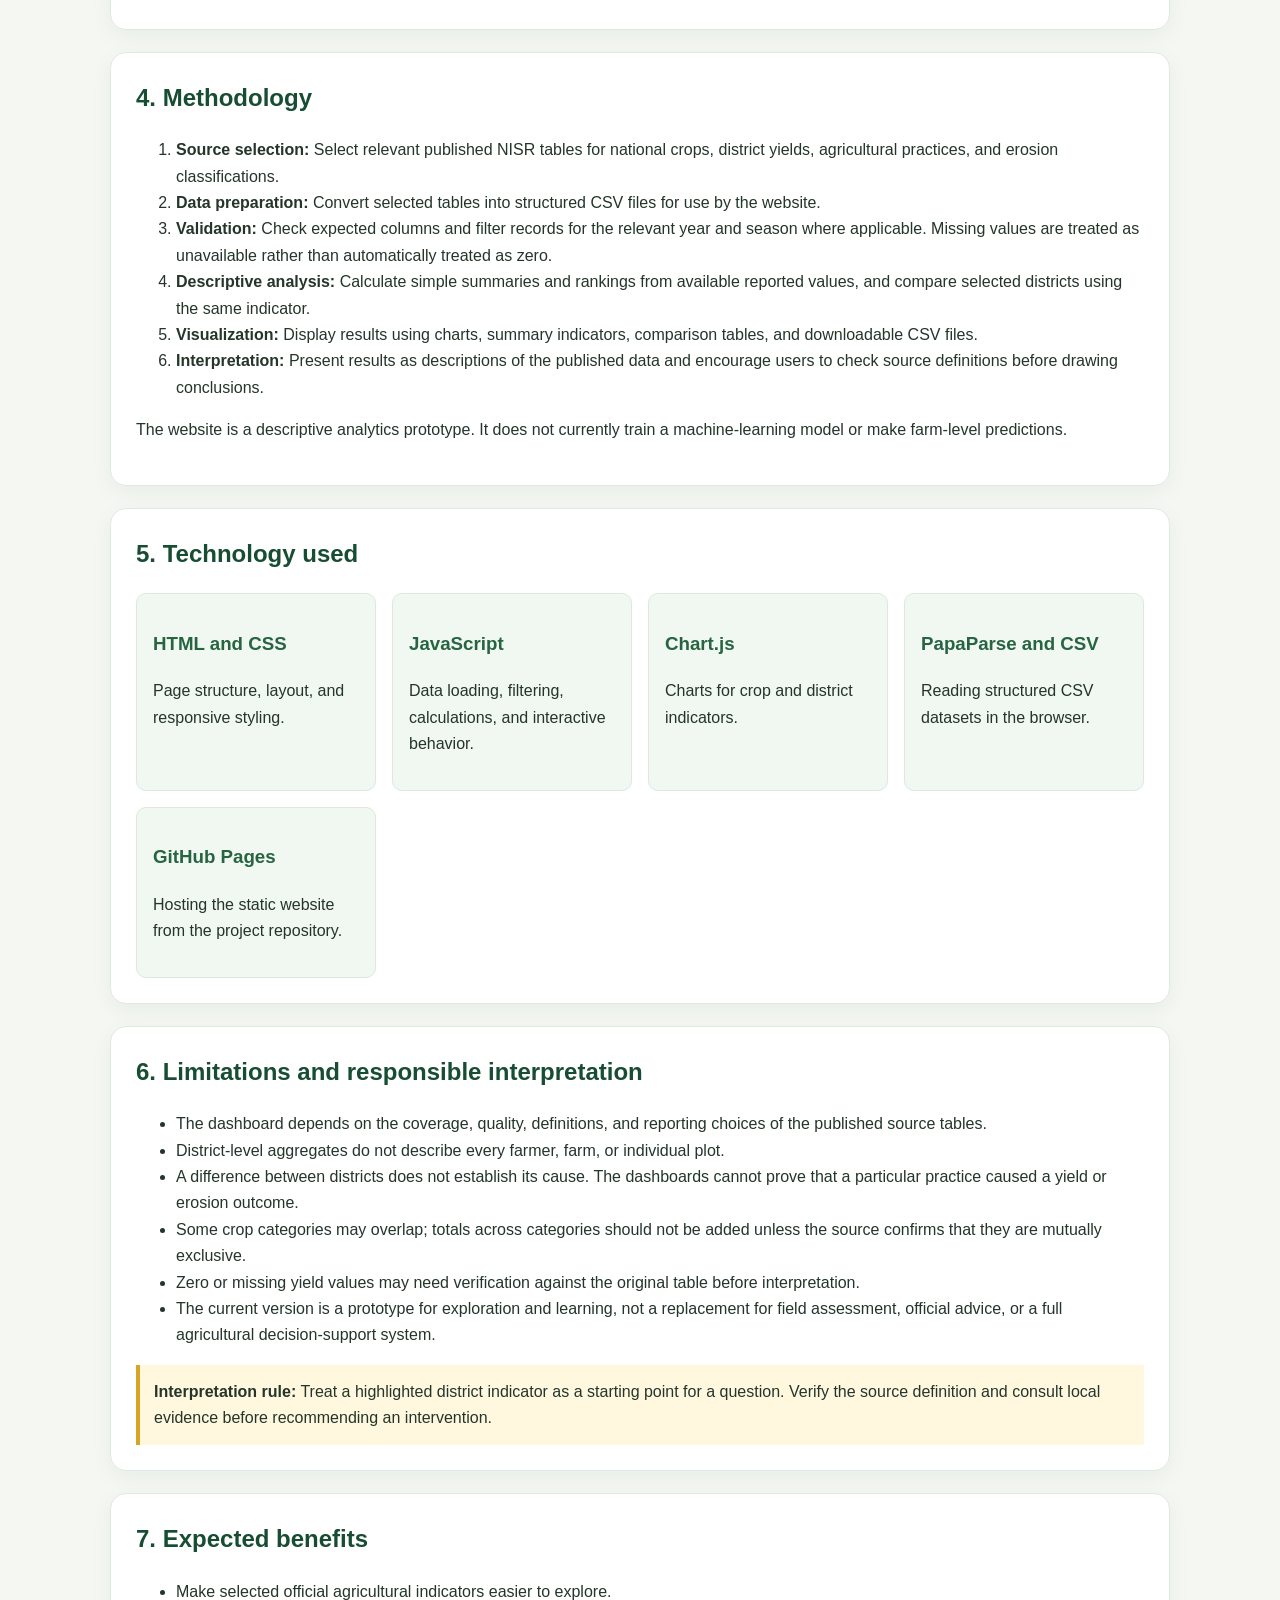
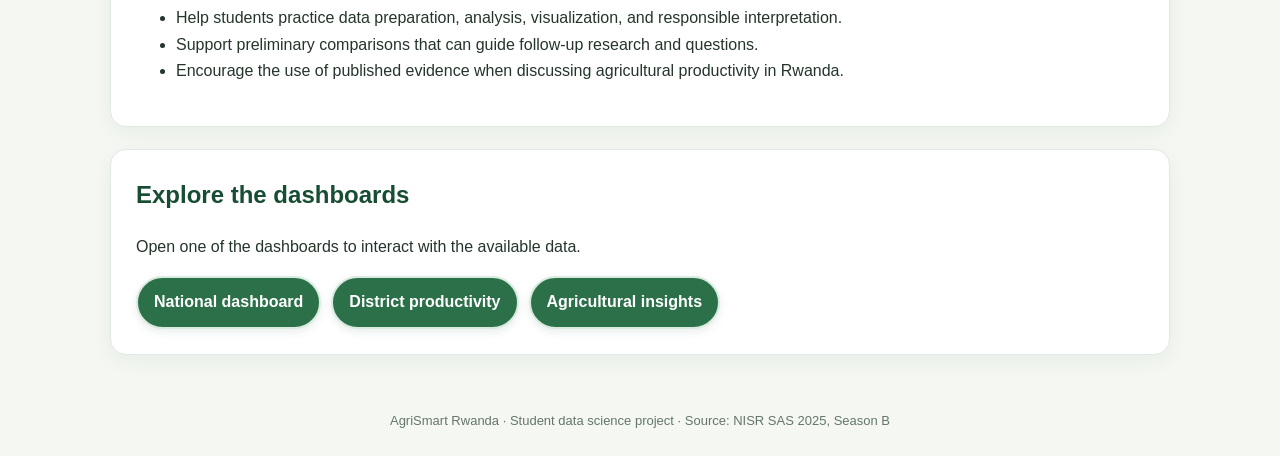
==== commit 1ccd8d2b: "Unify AgriSmart page header and navigation" ====
--- a/about.html
+++ b/about.html
@@ -47,18 +47,29 @@
       *, *::before, *::after { animation-duration: .01ms !important; animation-iteration-count: 1 !important; transition-duration: .01ms !important; }
     }
   </style>
+  <link rel="stylesheet" href="./site-theme.css">
 </head>
 <body>
   <header>
-    <h1>🌱 AgriSmart Rwanda</h1>
-    <p>Project overview, data sources, and methodology</p>
-    <nav class="nav-buttons" aria-label="Main navigation">
-      <a href="./national-dashboard.html">National dashboard</a>
-      <a href="./districts.html">District productivity</a>
-      <a href="./insights.html">Agricultural insights</a><a href="./recommendations.html">Recommendations</a>
-      <a href="./about.html">Project overview</a>
-      <a href="./data-sources.html">Data sources</a><a href="./season-comparison.html">Season comparison</a>
-    </nav>
+    <div class="agri-header-inner">
+      <div class="agri-brand-block">
+        <div class="agri-brand">🌱 AgriSmart Rwanda</div>
+        <div class="agri-subtitle">Project overview, data sources and methodology</div>
+      </div>
+      <nav class="agri-nav" aria-label="Main navigation">
+        <a href="./index.html">Home</a>
+        <a href="./national-dashboard.html">National dashboard</a>
+        <a href="./districts.html">Districts</a>
+        <a href="./insights.html">Insights</a>
+        <a href="./recommendations.html">Recommendations</a>
+        <a href="./season-comparison.html">Season comparison</a>
+        <a href="./crop-performance.html">Crop performance</a>
+        <a href="./data-quality.html">Data quality</a>
+        <a href="./district-map.html">District map</a>
+        <a href="./data-sources.html">Data sources</a>
+        <a href="./about.html" aria-current="page">About</a>
+      </nav>
+    </div>
   </header>
 
   <main>
--- a/site-theme.css
+++ b/site-theme.css
@@ -0,0 +1,104 @@
+/* AgriSmart Rwanda shared visual system. Keep this file linked after page-specific styles. */
+:root {
+  --agri-green: #174d32;
+  --agri-green-2: #2b7049;
+  --agri-green-light: #e5f1e7;
+  --agri-ink: #24352a;
+  --agri-muted: #64766a;
+  --agri-border: #dfe9e1;
+  --agri-page: #f4f7f2;
+}
+html { scroll-behavior: smooth; }
+body {
+  background: var(--agri-page) !important;
+  color: var(--agri-ink);
+  font-family: Arial, sans-serif;
+}
+header {
+  position: sticky !important;
+  top: 0;
+  z-index: 50 !important;
+  padding: 13px 5% !important;
+  background: rgba(255,255,255,.95) !important;
+  color: var(--agri-green) !important;
+  border-bottom: 1px solid #dbe9dd !important;
+  box-shadow: 0 5px 20px rgba(24,60,32,.08) !important;
+  backdrop-filter: blur(12px);
+}
+.agri-header-inner {
+  max-width: 1320px;
+  margin: 0 auto;
+  display: flex;
+  align-items: center;
+  justify-content: space-between;
+  flex-wrap: wrap;
+  gap: 14px 22px;
+}
+.agri-brand { color: var(--agri-green); font-size: 1.2rem; font-weight: 800; letter-spacing: -.02em; line-height: 1.35; }
+.agri-subtitle { margin-top: 3px; color: var(--agri-muted); font-size: .84rem; line-height: 1.4; }
+.agri-nav { display: flex; flex-wrap: wrap; align-items: center; gap: 6px; }
+.agri-nav a {
+  display: inline-flex;
+  align-items: center;
+  justify-content: center;
+  min-height: 38px;
+  padding: 8px 11px;
+  border: 1px solid transparent;
+  border-radius: 999px;
+  color: #244a32 !important;
+  background: transparent;
+  text-decoration: none !important;
+  font-size: .86rem;
+  font-weight: 700;
+  line-height: 1.25;
+  transition: background .2s ease, color .2s ease, transform .2s ease, box-shadow .2s ease;
+}
+.agri-nav a:hover, .agri-nav a:focus-visible {
+  background: var(--agri-green-light) !important;
+  color: var(--agri-green) !important;
+  transform: translateY(-1px);
+  outline-offset: 3px;
+}
+.agri-nav a[aria-current="page"] {
+  background: var(--agri-green-2) !important;
+  border-color: var(--agri-green-2) !important;
+  color: #fff !important;
+  box-shadow: 0 4px 12px rgba(43,112,73,.2);
+}
+main { width: min(1200px, 100%); margin-left: auto !important; margin-right: auto !important; }
+.hero, .insights-hero {
+  border-radius: 18px;
+  overflow: hidden;
+}
+.hero:not(.card) {
+  box-shadow: 0 14px 32px rgba(23,77,50,.12);
+}
+.card, .panel, .stat, .priority {
+  border-color: var(--agri-border);
+}
+button, .btn, input[type="button"], input[type="submit"] {
+  border-radius: 9px;
+}
+button:not(:disabled):hover, .btn:hover {
+  filter: brightness(1.04);
+}
+select, input, textarea { max-width: 100%; }
+:focus-visible { outline-color: #e3ad32; outline-offset: 3px; }
+footer { color: var(--agri-muted); }
+@media (max-width: 900px) {
+  header { position: relative !important; }
+  .agri-header-inner { align-items: flex-start; flex-direction: column; gap: 10px; }
+  .agri-nav { width: 100%; }
+}
+@media (max-width: 600px) {
+  header { padding: 12px 14px !important; }
+  .agri-brand { font-size: 1.1rem; }
+  .agri-subtitle { font-size: .8rem; }
+  .agri-nav { display: grid; grid-template-columns: repeat(2, minmax(0,1fr)); gap: 6px; width: 100%; }
+  .agri-nav a { min-height: 42px; padding: 7px 6px; font-size: .79rem; text-align: center; }
+  .agri-nav a[aria-current="page"] { grid-column: span 2; }
+}
+@media (prefers-reduced-motion: reduce) {
+  html { scroll-behavior: auto; }
+  *, *::before, *::after { animation-duration: .01ms !important; animation-iteration-count: 1 !important; transition-duration: .01ms !important; }
+}
